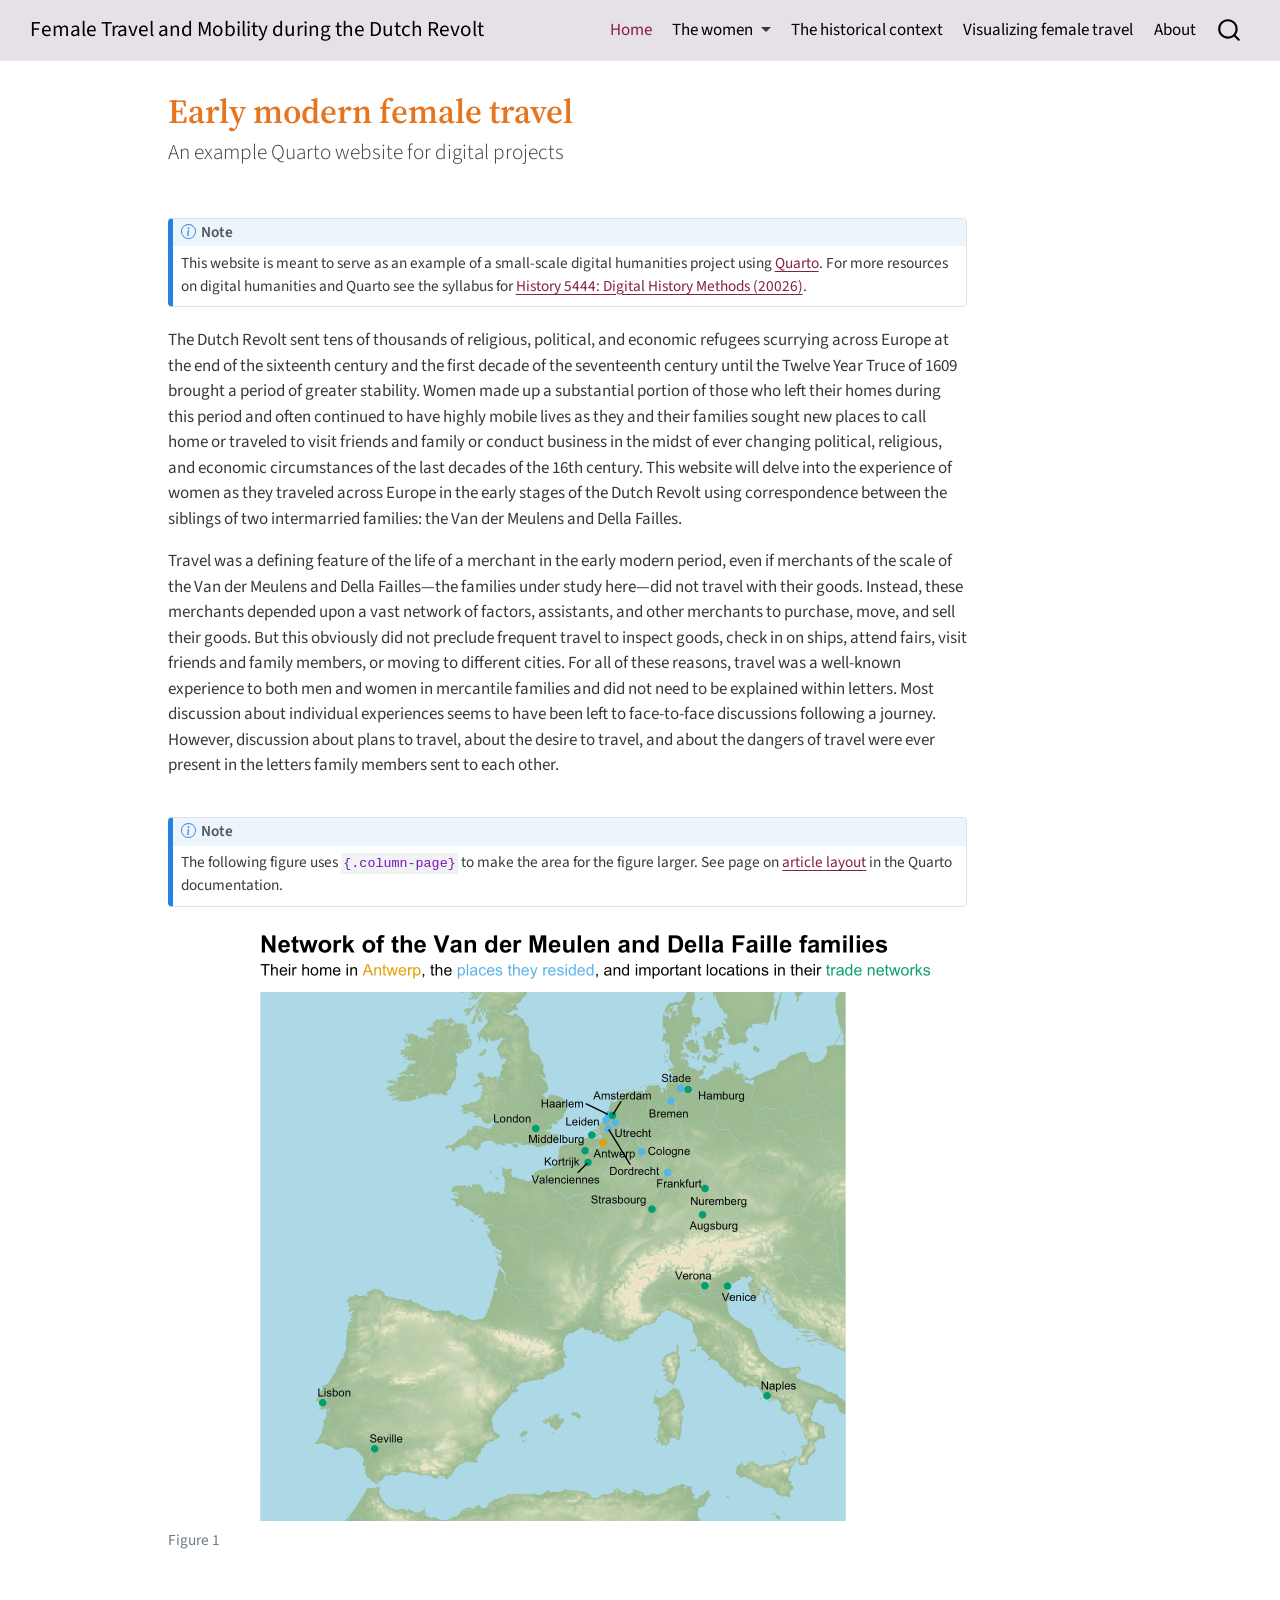
==== index.html @ 66f6cace "Built site for gh-pages" ====
<!DOCTYPE html>
<html xmlns="http://www.w3.org/1999/xhtml" lang="en" xml:lang="en"><head>

<meta charset="utf-8">
<meta name="generator" content="quarto-1.9.36">

<meta name="viewport" content="width=device-width, initial-scale=1.0, user-scalable=yes">


<title>Early modern female travel – Female Travel and Mobility during the Dutch Revolt</title>
<style>
/* Default styles provided by pandoc.
** See https://pandoc.org/MANUAL.html#variables-for-html for config info.
*/
code{white-space: pre-wrap;}
span.smallcaps{font-variant: small-caps;}
div.columns{display: flex; gap: min(4vw, 1.5em);}
div.column{flex: auto; overflow-x: auto;}
div.hanging-indent{margin-left: 1.5em; text-indent: -1.5em;}
ul.task-list{list-style: none;}
ul.task-list li input[type="checkbox"] {
  width: 0.8em;
  margin: 0 0.8em 0.2em -1em; /* quarto-specific, see https://github.com/quarto-dev/quarto-cli/issues/4556 */ 
  vertical-align: middle;
}
</style>


<script src="site_libs/quarto-nav/quarto-nav.js"></script>
<script src="site_libs/quarto-nav/headroom.min.js"></script>
<script src="site_libs/clipboard/clipboard.min.js"></script>
<script src="site_libs/quarto-search/autocomplete.umd.js"></script>
<script src="site_libs/quarto-search/fuse.min.js"></script>
<script src="site_libs/quarto-search/quarto-search.js"></script>
<meta name="quarto:offset" content="./">
<script src="site_libs/quarto-html/quarto.js" type="module"></script>
<script src="site_libs/quarto-html/tabsets/tabsets.js" type="module"></script>
<script src="site_libs/quarto-html/popper.min.js"></script>
<script src="site_libs/quarto-html/tippy.umd.min.js"></script>
<script src="site_libs/quarto-html/anchor.min.js"></script>
<link href="site_libs/quarto-html/tippy.css" rel="stylesheet">
<link href="site_libs/quarto-html/quarto-syntax-highlighting-845c23b38eaddc0f92fda52bfe77a8c8.css" rel="stylesheet" id="quarto-text-highlighting-styles">
<script src="site_libs/bootstrap/bootstrap.min.js"></script>
<link href="site_libs/bootstrap/bootstrap-icons.css" rel="stylesheet">
<link href="site_libs/bootstrap/bootstrap-c034fb0089f5bb32b31e6c32194fbc84.min.css" rel="stylesheet" append-hash="true" id="quarto-bootstrap" data-mode="light">
<script id="quarto-search-options" type="application/json">{
  "location": "navbar",
  "copy-button": false,
  "collapse-after": 3,
  "panel-placement": "end",
  "type": "overlay",
  "limit": 50,
  "keyboard-shortcut": [
    "f",
    "/",
    "s"
  ],
  "show-item-context": false,
  "language": {
    "search-no-results-text": "No results",
    "search-matching-documents-text": "matching documents",
    "search-copy-link-title": "Copy link to search",
    "search-hide-matches-text": "Hide additional matches",
    "search-more-match-text": "more match in this document",
    "search-more-matches-text": "more matches in this document",
    "search-clear-button-title": "Clear",
    "search-text-placeholder": "",
    "search-detached-cancel-button-title": "Cancel",
    "search-submit-button-title": "Submit",
    "search-label": "Search"
  }
}</script>


</head>

<body class="nav-fixed quarto-light">

<div id="quarto-search-results"></div>
  <header id="quarto-header" class="headroom fixed-top">
    <nav class="navbar navbar-expand-lg " data-bs-theme="dark">
      <div class="navbar-container container-fluid">
      <div class="navbar-brand-container mx-auto">
    <a class="navbar-brand" href="./index.html">
    <span class="navbar-title">Female Travel and Mobility during the Dutch Revolt</span>
    </a>
  </div>
            <div id="quarto-search" class="" title="Search"></div>
          <button class="navbar-toggler" type="button" data-bs-toggle="collapse" data-bs-target="#navbarCollapse" aria-controls="navbarCollapse" role="menu" aria-expanded="false" aria-label="Toggle navigation" onclick="if (window.quartoToggleHeadroom) { window.quartoToggleHeadroom(); }">
  <span class="navbar-toggler-icon"></span>
</button>
          <div class="collapse navbar-collapse" id="navbarCollapse">
            <ul class="navbar-nav navbar-nav-scroll ms-auto">
  <li class="nav-item">
    <a class="nav-link active" href="./index.html" aria-current="page"> 
<span class="menu-text">Home</span></a>
  </li>  
  <li class="nav-item dropdown ">
    <a class="nav-link dropdown-toggle" href="#" id="nav-menu-the-women" role="link" data-bs-toggle="dropdown" aria-expanded="false">
 <span class="menu-text">The women</span>
    </a>
    <ul class="dropdown-menu dropdown-menu-end" aria-labelledby="nav-menu-the-women">    
        <li>
    <a class="dropdown-item" href="./anna-df.html">
 <span class="dropdown-text">Anna della Faille</span></a>
  </li>  
        <li>
    <a class="dropdown-item" href="./hester-df.html">
 <span class="dropdown-text">Hester della Faille</span></a>
  </li>  
        <li>
    <a class="dropdown-item" href="./zeghers.html">
 <span class="dropdown-text">Elizabeth Zeghers</span></a>
  </li>  
        <li>
    <a class="dropdown-item" href="./anna-vdm.html">
 <span class="dropdown-text">Anna van der Meulen</span></a>
  </li>  
        <li>
    <a class="dropdown-item" href="./sarah-vdm.html">
 <span class="dropdown-text">Sarah van der Meulen</span></a>
  </li>  
    </ul>
  </li>
  <li class="nav-item">
    <a class="nav-link" href="./context.html"> 
<span class="menu-text">The historical context</span></a>
  </li>  
  <li class="nav-item">
    <a class="nav-link" href="./movements.html"> 
<span class="menu-text">Visualizing female travel</span></a>
  </li>  
  <li class="nav-item">
    <a class="nav-link" href="./about.html"> 
<span class="menu-text">About</span></a>
  </li>  
</ul>
          </div> <!-- /navcollapse -->
            <div class="quarto-navbar-tools">
</div>
      </div> <!-- /container-fluid -->
    </nav>
</header>
<!-- content -->
<div id="quarto-content" class="quarto-container page-columns page-rows-contents page-layout-article page-navbar">
<!-- sidebar -->
<!-- margin-sidebar -->
    <div id="quarto-margin-sidebar" class="sidebar margin-sidebar zindex-bottom">
        
    </div>
<!-- main -->
<main class="content page-columns page-full" id="quarto-document-content">

<header id="title-block-header" class="quarto-title-block default">
<div class="quarto-title">
<h1 class="title">Early modern female travel</h1>
<p class="subtitle lead">An example Quarto website for digital projects</p>
</div>



<div class="quarto-title-meta">

    
  
    
  </div>
  


</header>


<div class="callout callout-style-default callout-note callout-titled">
<div class="callout-header d-flex align-content-center">
<div class="callout-icon-container">
<i class="callout-icon"></i>
</div>
<div class="callout-title-container flex-fill">
Note
</div>
</div>
<div class="callout-body-container callout-body">
<p>This website is meant to serve as an example of a small-scale digital humanities project using <a href="https://quarto.org/">Quarto</a>. For more resources on digital humanities and Quarto see the syllabus for <a href="https://jessesadler.github.io/vt5444s26/">History 5444: Digital History Methods (20026)</a>.</p>
</div>
</div>
<p>The Dutch Revolt sent tens of thousands of religious, political, and economic refugees scurrying across Europe at the end of the sixteenth century and the first decade of the seventeenth century until the Twelve Year Truce of 1609 brought a period of greater stability. Women made up a substantial portion of those who left their homes during this period and often continued to have highly mobile lives as they and their families sought new places to call home or traveled to visit friends and family or conduct business in the midst of ever changing political, religious, and economic circumstances of the last decades of the 16th century. This website will delve into the experience of women as they traveled across Europe in the early stages of the Dutch Revolt using correspondence between the siblings of two intermarried families: the Van der Meulens and Della Failles.</p>
<p>Travel was a defining feature of the life of a merchant in the early modern period, even if merchants of the scale of the Van der Meulens and Della Failles—the families under study here—did not travel with their goods. Instead, these merchants depended upon a vast network of factors, assistants, and other merchants to purchase, move, and sell their goods. But this obviously did not preclude frequent travel to inspect goods, check in on ships, attend fairs, visit friends and family members, or moving to different cities. For all of these reasons, travel was a well-known experience to both men and women in mercantile families and did not need to be explained within letters. Most discussion about individual experiences seems to have been left to face-to-face discussions following a journey. However, discussion about plans to travel, about the desire to travel, and about the dangers of travel were ever present in the letters family members sent to each other.</p>
<div class="callout callout-style-default callout-note callout-titled">
<div class="callout-header d-flex align-content-center">
<div class="callout-icon-container">
<i class="callout-icon"></i>
</div>
<div class="callout-title-container flex-fill">
Note
</div>
</div>
<div class="callout-body-container callout-body">
<p>The following figure uses <code>{.column-page}</code> to make the area for the figure larger. See page on <a href="https://quarto.org/docs/authoring/article-layout.html">article layout</a> in the Quarto documentation.</p>
</div>
</div>
<div class="page-columns page-full">
<div class="cell page-columns page-full">
<div class="cell-output-display page-columns page-full">
<div id="fig-trade-network" class="quarto-float quarto-figure quarto-figure-center anchored page-columns page-full" width="960" alt="A map of western Europe with points representing the two families' home in Antwerp; their residences in Bremen, Cologne, Frankfurt, Stade, Utrecht, Leiden, Dordrecht, and Haarlem; and their main places of trade in London, Venice, Verona, Naples, Amsterdam, Middelburg, Hamburg, Strasbourg, Augsburg, Nuremberg, Seville, Lisbon, Kortrijk, and Valenciennes.">
<figure class="quarto-float quarto-float-fig figure page-columns page-full">
<div aria-describedby="fig-trade-network-caption-0ceaefa1-69ba-4598-a22c-09a6ac19f8ca" class="page-columns page-full">
<img src="index_files/figure-html/fig-trade-network-1.png" id="fig-trade-network" class="img-fluid figure-img column-page" alt="A map of western Europe with points representing the two families' home in Antwerp; their residences in Bremen, Cologne, Frankfurt, Stade, Utrecht, Leiden, Dordrecht, and Haarlem; and their main places of trade in London, Venice, Verona, Naples, Amsterdam, Middelburg, Hamburg, Strasbourg, Augsburg, Nuremberg, Seville, Lisbon, Kortrijk, and Valenciennes." width="960">
</div>
<figcaption class="quarto-float-caption-bottom quarto-float-caption quarto-float-fig quarto-uncaptioned" id="fig-trade-network-caption-0ceaefa1-69ba-4598-a22c-09a6ac19f8ca">
Figure&nbsp;1
</figcaption>
</figure>
</div>
</div>
</div>
</div>



</main> <!-- /main -->
<script id="quarto-html-after-body" type="application/javascript">
  window.document.addEventListener("DOMContentLoaded", function (event) {
    const icon = "";
    const anchorJS = new window.AnchorJS();
    anchorJS.options = {
      placement: 'right',
      icon: icon
    };
    anchorJS.add('.anchored');
    const isCodeAnnotation = (el) => {
      for (const clz of el.classList) {
        if (clz.startsWith('code-annotation-')) {                     
          return true;
        }
      }
      return false;
    }
    const onCopySuccess = function(e) {
      // button target
      const button = e.trigger;
      // don't keep focus
      button.blur();
      // flash "checked"
      button.classList.add('code-copy-button-checked');
      var currentTitle = button.getAttribute("title");
      button.setAttribute("title", "Copied!");
      let tooltip;
      if (window.bootstrap) {
        button.setAttribute("data-bs-toggle", "tooltip");
        button.setAttribute("data-bs-placement", "left");
        button.setAttribute("data-bs-title", "Copied!");
        tooltip = new bootstrap.Tooltip(button, 
          { trigger: "manual", 
            customClass: "code-copy-button-tooltip",
            offset: [0, -8]});
        tooltip.show();    
      }
      setTimeout(function() {
        if (tooltip) {
          tooltip.hide();
          button.removeAttribute("data-bs-title");
          button.removeAttribute("data-bs-toggle");
          button.removeAttribute("data-bs-placement");
        }
        button.setAttribute("title", currentTitle);
        button.classList.remove('code-copy-button-checked');
      }, 1000);
      // clear code selection
      e.clearSelection();
    }
    const getTextToCopy = function(trigger) {
      const outerScaffold = trigger.parentElement.cloneNode(true);
      const codeEl = outerScaffold.querySelector('code');
      for (const childEl of codeEl.children) {
        if (isCodeAnnotation(childEl)) {
          childEl.remove();
        }
      }
      return codeEl.innerText;
    }
    const clipboard = new window.ClipboardJS('.code-copy-button:not([data-in-quarto-modal])', {
      text: getTextToCopy
    });
    clipboard.on('success', onCopySuccess);
    if (window.document.getElementById('quarto-embedded-source-code-modal')) {
      const clipboardModal = new window.ClipboardJS('.code-copy-button[data-in-quarto-modal]', {
        text: getTextToCopy,
        container: window.document.getElementById('quarto-embedded-source-code-modal')
      });
      clipboardModal.on('success', onCopySuccess);
    }
      var localhostRegex = new RegExp(/^(?:http|https):\/\/localhost\:?[0-9]*\//);
      var mailtoRegex = new RegExp(/^mailto:/);
        var filterRegex = new RegExp("https:\/\/jessesadler\.github\.io\/quarto-web-example\/");
      var isInternal = (href) => {
          return filterRegex.test(href) || localhostRegex.test(href) || mailtoRegex.test(href);
      }
      // Inspect non-navigation links and adorn them if external
     var links = window.document.querySelectorAll('a[href]:not(.nav-link):not(.navbar-brand):not(.toc-action):not(.sidebar-link):not(.sidebar-item-toggle):not(.pagination-link):not(.no-external):not([aria-hidden]):not(.dropdown-item):not(.quarto-navigation-tool):not(.about-link)');
      for (var i=0; i<links.length; i++) {
        const link = links[i];
        if (!isInternal(link.href)) {
          // undo the damage that might have been done by quarto-nav.js in the case of
          // links that we want to consider external
          if (link.dataset.originalHref !== undefined) {
            link.href = link.dataset.originalHref;
          }
        }
      }
    function tippyHover(el, contentFn, onTriggerFn, onUntriggerFn) {
      const config = {
        allowHTML: true,
        maxWidth: 500,
        delay: 100,
        arrow: false,
        appendTo: function(el) {
            return el.parentElement;
        },
        interactive: true,
        interactiveBorder: 10,
        theme: 'quarto',
        placement: 'bottom-start',
      };
      if (contentFn) {
        config.content = contentFn;
      }
      if (onTriggerFn) {
        config.onTrigger = onTriggerFn;
      }
      if (onUntriggerFn) {
        config.onUntrigger = onUntriggerFn;
      }
      window.tippy(el, config); 
    }
    const noterefs = window.document.querySelectorAll('a[role="doc-noteref"]');
    for (var i=0; i<noterefs.length; i++) {
      const ref = noterefs[i];
      tippyHover(ref, function() {
        // use id or data attribute instead here
        let href = ref.getAttribute('data-footnote-href') || ref.getAttribute('href');
        try { href = new URL(href).hash; } catch {}
        const id = href.replace(/^#\/?/, "");
        const note = window.document.getElementById(id);
        if (note) {
          return note.innerHTML;
        } else {
          return "";
        }
      });
    }
    const xrefs = window.document.querySelectorAll('a.quarto-xref');
    const processXRef = (id, note) => {
      // Strip column container classes
      const stripColumnClz = (el) => {
        el.classList.remove("page-full", "page-columns");
        if (el.children) {
          for (const child of el.children) {
            stripColumnClz(child);
          }
        }
      }
      stripColumnClz(note)
      if (id === null || id.startsWith('sec-')) {
        // Special case sections, only their first couple elements
        const container = document.createElement("div");
        if (note.children && note.children.length > 2) {
          container.appendChild(note.children[0].cloneNode(true));
          for (let i = 1; i < note.children.length; i++) {
            const child = note.children[i];
            if (child.tagName === "P" && child.innerText === "") {
              continue;
            } else {
              container.appendChild(child.cloneNode(true));
              break;
            }
          }
          if (window.Quarto?.typesetMath) {
            window.Quarto.typesetMath(container);
          }
          return container.innerHTML
        } else {
          if (window.Quarto?.typesetMath) {
            window.Quarto.typesetMath(note);
          }
          return note.innerHTML;
        }
      } else {
        // Remove any anchor links if they are present
        const anchorLink = note.querySelector('a.anchorjs-link');
        if (anchorLink) {
          anchorLink.remove();
        }
        if (window.Quarto?.typesetMath) {
          window.Quarto.typesetMath(note);
        }
        if (note.classList.contains("callout")) {
          return note.outerHTML;
        } else {
          return note.innerHTML;
        }
      }
    }
    for (var i=0; i<xrefs.length; i++) {
      const xref = xrefs[i];
      tippyHover(xref, undefined, function(instance) {
        instance.disable();
        let url = xref.getAttribute('href');
        let hash = undefined; 
        if (url.startsWith('#')) {
          hash = url;
        } else {
          try { hash = new URL(url).hash; } catch {}
        }
        if (hash) {
          const id = hash.replace(/^#\/?/, "");
          const note = window.document.getElementById(id);
          if (note !== null) {
            try {
              const html = processXRef(id, note.cloneNode(true));
              instance.setContent(html);
            } finally {
              instance.enable();
              instance.show();
            }
          } else {
            // See if we can fetch this
            fetch(url.split('#')[0])
            .then(res => res.text())
            .then(html => {
              const parser = new DOMParser();
              const htmlDoc = parser.parseFromString(html, "text/html");
              const note = htmlDoc.getElementById(id);
              if (note !== null) {
                const html = processXRef(id, note);
                instance.setContent(html);
              } 
            }).finally(() => {
              instance.enable();
              instance.show();
            });
          }
        } else {
          // See if we can fetch a full url (with no hash to target)
          // This is a special case and we should probably do some content thinning / targeting
          fetch(url)
          .then(res => res.text())
          .then(html => {
            const parser = new DOMParser();
            const htmlDoc = parser.parseFromString(html, "text/html");
            const note = htmlDoc.querySelector('main.content');
            if (note !== null) {
              // This should only happen for chapter cross references
              // (since there is no id in the URL)
              // remove the first header
              if (note.children.length > 0 && note.children[0].tagName === "HEADER") {
                note.children[0].remove();
              }
              const html = processXRef(null, note);
              instance.setContent(html);
            } 
          }).finally(() => {
            instance.enable();
            instance.show();
          });
        }
      }, function(instance) {
      });
    }
        let selectedAnnoteEl;
        const selectorForAnnotation = ( cell, annotation) => {
          let cellAttr = 'data-code-cell="' + cell + '"';
          let lineAttr = 'data-code-annotation="' +  annotation + '"';
          const selector = 'span[' + cellAttr + '][' + lineAttr + ']';
          return selector;
        }
        const selectCodeLines = (annoteEl) => {
          const doc = window.document;
          const targetCell = annoteEl.getAttribute("data-target-cell");
          const targetAnnotation = annoteEl.getAttribute("data-target-annotation");
          const annoteSpan = window.document.querySelector(selectorForAnnotation(targetCell, targetAnnotation));
          const lines = annoteSpan.getAttribute("data-code-lines").split(",");
          const lineIds = lines.map((line) => {
            return targetCell + "-" + line;
          })
          let top = null;
          let height = null;
          let parent = null;
          if (lineIds.length > 0) {
              //compute the position of the single el (top and bottom and make a div)
              const el = window.document.getElementById(lineIds[0]);
              top = el.offsetTop;
              height = el.offsetHeight;
              parent = el.parentElement.parentElement;
            if (lineIds.length > 1) {
              const lastEl = window.document.getElementById(lineIds[lineIds.length - 1]);
              const bottom = lastEl.offsetTop + lastEl.offsetHeight;
              height = bottom - top;
            }
            if (top !== null && height !== null && parent !== null) {
              // cook up a div (if necessary) and position it 
              let div = window.document.getElementById("code-annotation-line-highlight");
              if (div === null) {
                div = window.document.createElement("div");
                div.setAttribute("id", "code-annotation-line-highlight");
                div.style.position = 'absolute';
                parent.appendChild(div);
              }
              div.style.top = top - 2 + "px";
              div.style.height = height + 4 + "px";
              div.style.left = 0;
              let gutterDiv = window.document.getElementById("code-annotation-line-highlight-gutter");
              if (gutterDiv === null) {
                gutterDiv = window.document.createElement("div");
                gutterDiv.setAttribute("id", "code-annotation-line-highlight-gutter");
                gutterDiv.style.position = 'absolute';
                const codeCell = window.document.getElementById(targetCell);
                const gutter = codeCell.querySelector('.code-annotation-gutter');
                gutter.appendChild(gutterDiv);
              }
              gutterDiv.style.top = top - 2 + "px";
              gutterDiv.style.height = height + 4 + "px";
            }
            selectedAnnoteEl = annoteEl;
          }
        };
        const unselectCodeLines = () => {
          const elementsIds = ["code-annotation-line-highlight", "code-annotation-line-highlight-gutter"];
          elementsIds.forEach((elId) => {
            const div = window.document.getElementById(elId);
            if (div) {
              div.remove();
            }
          });
          selectedAnnoteEl = undefined;
        };
          // Handle positioning of the toggle
      window.addEventListener(
        "resize",
        throttle(() => {
          elRect = undefined;
          if (selectedAnnoteEl) {
            selectCodeLines(selectedAnnoteEl);
          }
        }, 10)
      );
      function throttle(fn, ms) {
      let throttle = false;
      let timer;
        return (...args) => {
          if(!throttle) { // first call gets through
              fn.apply(this, args);
              throttle = true;
          } else { // all the others get throttled
              if(timer) clearTimeout(timer); // cancel #2
              timer = setTimeout(() => {
                fn.apply(this, args);
                timer = throttle = false;
              }, ms);
          }
        };
      }
        // Attach click handler to the DT
        const annoteDls = window.document.querySelectorAll('dt[data-target-cell]');
        for (const annoteDlNode of annoteDls) {
          annoteDlNode.addEventListener('click', (event) => {
            const clickedEl = event.target;
            if (clickedEl !== selectedAnnoteEl) {
              unselectCodeLines();
              const activeEl = window.document.querySelector('dt[data-target-cell].code-annotation-active');
              if (activeEl) {
                activeEl.classList.remove('code-annotation-active');
              }
              selectCodeLines(clickedEl);
              clickedEl.classList.add('code-annotation-active');
            } else {
              // Unselect the line
              unselectCodeLines();
              clickedEl.classList.remove('code-annotation-active');
            }
          });
        }
    const findCites = (el) => {
      const parentEl = el.parentElement;
      if (parentEl) {
        const cites = parentEl.dataset.cites;
        if (cites) {
          return {
            el,
            cites: cites.split(' ')
          };
        } else {
          return findCites(el.parentElement)
        }
      } else {
        return undefined;
      }
    };
    var bibliorefs = window.document.querySelectorAll('a[role="doc-biblioref"]');
    for (var i=0; i<bibliorefs.length; i++) {
      const ref = bibliorefs[i];
      const citeInfo = findCites(ref);
      if (citeInfo) {
        tippyHover(citeInfo.el, function() {
          var popup = window.document.createElement('div');
          citeInfo.cites.forEach(function(cite) {
            var citeDiv = window.document.createElement('div');
            citeDiv.classList.add('hanging-indent');
            citeDiv.classList.add('csl-entry');
            var biblioDiv = window.document.getElementById('ref-' + cite);
            if (biblioDiv) {
              citeDiv.innerHTML = biblioDiv.innerHTML;
            }
            popup.appendChild(citeDiv);
          });
          return popup.innerHTML;
        });
      }
    }
  });
  </script>
</div> <!-- /content -->




</body></html>
---- site_libs/quarto-html/tippy.css ----
.tippy-box[data-animation=fade][data-state=hidden]{opacity:0}[data-tippy-root]{max-width:calc(100vw - 10px)}.tippy-box{position:relative;background-color:#333;color:#fff;border-radius:4px;font-size:14px;line-height:1.4;white-space:normal;outline:0;transition-property:transform,visibility,opacity}.tippy-box[data-placement^=top]>.tippy-arrow{bottom:0}.tippy-box[data-placement^=top]>.tippy-arrow:before{bottom:-7px;left:0;border-width:8px 8px 0;border-top-color:initial;transform-origin:center top}.tippy-box[data-placement^=bottom]>.tippy-arrow{top:0}.tippy-box[data-placement^=bottom]>.tippy-arrow:before{top:-7px;left:0;border-width:0 8px 8px;border-bottom-color:initial;transform-origin:center bottom}.tippy-box[data-placement^=left]>.tippy-arrow{right:0}.tippy-box[data-placement^=left]>.tippy-arrow:before{border-width:8px 0 8px 8px;border-left-color:initial;right:-7px;transform-origin:center left}.tippy-box[data-placement^=right]>.tippy-arrow{left:0}.tippy-box[data-placement^=right]>.tippy-arrow:before{left:-7px;border-width:8px 8px 8px 0;border-right-color:initial;transform-origin:center right}.tippy-box[data-inertia][data-state=visible]{transition-timing-function:cubic-bezier(.54,1.5,.38,1.11)}.tippy-arrow{width:16px;height:16px;color:#333}.tippy-arrow:before{content:"";position:absolute;border-color:transparent;border-style:solid}.tippy-content{position:relative;padding:5px 9px;z-index:1}
---- site_libs/quarto-html/quarto-syntax-highlighting-845c23b38eaddc0f92fda52bfe77a8c8.css ----
/* quarto syntax highlight colors */
:root {
  --quarto-hl-ot-color: #003B4F;
  --quarto-hl-at-color: #657422;
  --quarto-hl-ss-color: #20794D;
  --quarto-hl-an-color: #5E5E5E;
  --quarto-hl-fu-color: #4758AB;
  --quarto-hl-st-color: #20794D;
  --quarto-hl-cf-color: #003B4F;
  --quarto-hl-op-color: #5E5E5E;
  --quarto-hl-er-color: #AD0000;
  --quarto-hl-bn-color: #AD0000;
  --quarto-hl-al-color: #AD0000;
  --quarto-hl-va-color: #111111;
  --quarto-hl-bu-color: inherit;
  --quarto-hl-ex-color: inherit;
  --quarto-hl-pp-color: #AD0000;
  --quarto-hl-in-color: #5E5E5E;
  --quarto-hl-vs-color: #20794D;
  --quarto-hl-wa-color: #5E5E5E;
  --quarto-hl-do-color: #5E5E5E;
  --quarto-hl-im-color: #00769E;
  --quarto-hl-ch-color: #20794D;
  --quarto-hl-dt-color: #AD0000;
  --quarto-hl-fl-color: #AD0000;
  --quarto-hl-co-color: #5E5E5E;
  --quarto-hl-cv-color: #5E5E5E;
  --quarto-hl-cn-color: #8f5902;
  --quarto-hl-sc-color: #5E5E5E;
  --quarto-hl-dv-color: #AD0000;
  --quarto-hl-kw-color: #003B4F;
}

/* other quarto variables */
:root {
  --quarto-font-monospace: SFMono-Regular, Menlo, Monaco, Consolas, "Liberation Mono", "Courier New", monospace;
}

/* syntax highlight based on Pandoc's rules */
pre > code.sourceCode > span {
  color: #003B4F;
}

code.sourceCode > span {
  color: #003B4F;
}

div.sourceCode,
div.sourceCode pre.sourceCode {
  color: #003B4F;
}

/* Normal */
code span {
  color: #003B4F;
}

/* Alert */
code span.al {
  color: #AD0000;
  font-style: inherit;
}

/* Annotation */
code span.an {
  color: #5E5E5E;
  font-style: inherit;
}

/* Attribute */
code span.at {
  color: #657422;
  font-style: inherit;
}

/* BaseN */
code span.bn {
  color: #AD0000;
  font-style: inherit;
}

/* BuiltIn */
code span.bu {
  font-style: inherit;
}

/* ControlFlow */
code span.cf {
  color: #003B4F;
  font-weight: bold;
  font-style: inherit;
}

/* Char */
code span.ch {
  color: #20794D;
  font-style: inherit;
}

/* Constant */
code span.cn {
  color: #8f5902;
  font-style: inherit;
}

/* Comment */
code span.co {
  color: #5E5E5E;
  font-style: inherit;
}

/* CommentVar */
code span.cv {
  color: #5E5E5E;
  font-style: italic;
}

/* Documentation */
code span.do {
  color: #5E5E5E;
  font-style: italic;
}

/* DataType */
code span.dt {
  color: #AD0000;
  font-style: inherit;
}

/* DecVal */
code span.dv {
  color: #AD0000;
  font-style: inherit;
}

/* Error */
code span.er {
  color: #AD0000;
  font-style: inherit;
}

/* Extension */
code span.ex {
  font-style: inherit;
}

/* Float */
code span.fl {
  color: #AD0000;
  font-style: inherit;
}

/* Function */
code span.fu {
  color: #4758AB;
  font-style: inherit;
}

/* Import */
code span.im {
  color: #00769E;
  font-style: inherit;
}

/* Information */
code span.in {
  color: #5E5E5E;
  font-style: inherit;
}

/* Keyword */
code span.kw {
  color: #003B4F;
  font-weight: bold;
  font-style: inherit;
}

/* Operator */
code span.op {
  color: #5E5E5E;
  font-style: inherit;
}

/* Other */
code span.ot {
  color: #003B4F;
  font-style: inherit;
}

/* Preprocessor */
code span.pp {
  color: #AD0000;
  font-style: inherit;
}

/* SpecialChar */
code span.sc {
  color: #5E5E5E;
  font-style: inherit;
}

/* SpecialString */
code span.ss {
  color: #20794D;
  font-style: inherit;
}

/* String */
code span.st {
  color: #20794D;
  font-style: inherit;
}

/* Variable */
code span.va {
  color: #111111;
  font-style: inherit;
}

/* VerbatimString */
code span.vs {
  color: #20794D;
  font-style: inherit;
}

/* Warning */
code span.wa {
  color: #5E5E5E;
  font-style: italic;
}

.prevent-inlining {
  content: "</";
}

/*# sourceMappingURL=ac89f0bb514bba72461919f78549e31c.css.map */
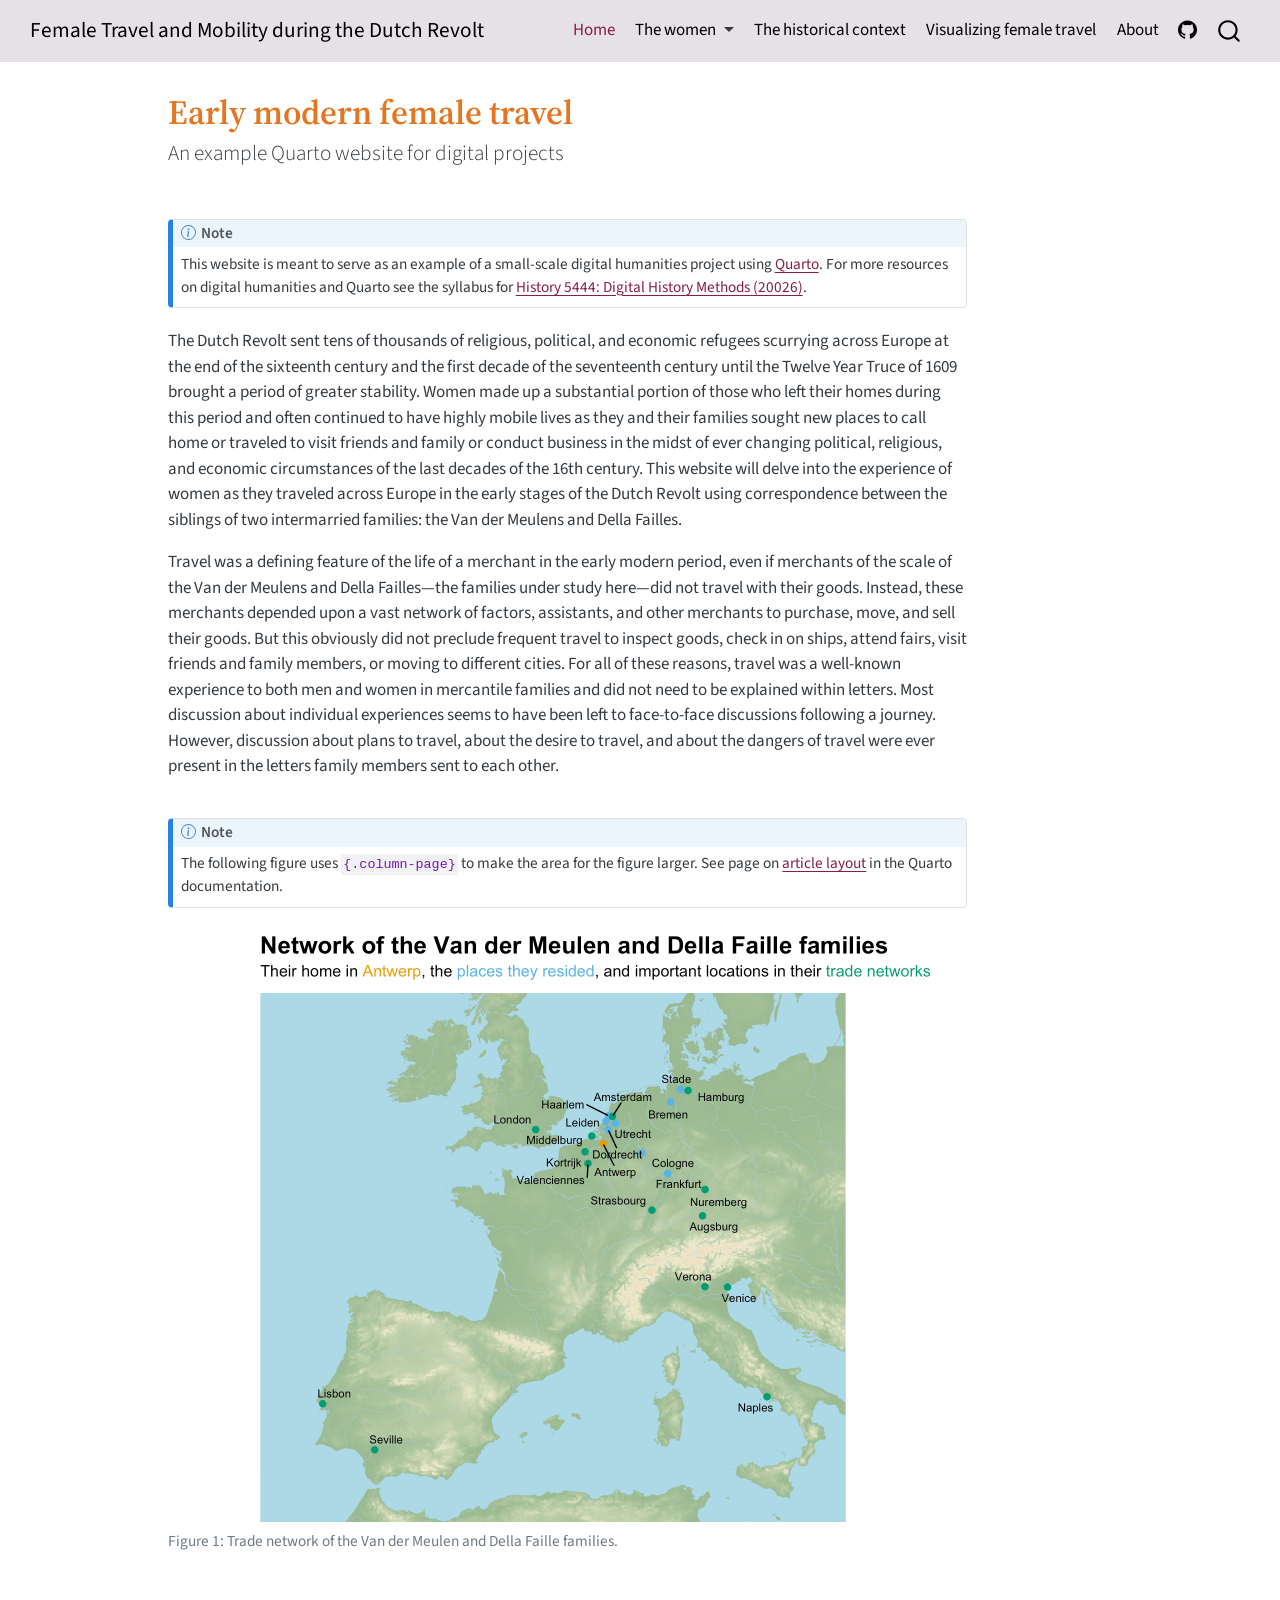
==== commit 07e7db21: "Built site for gh-pages" ====
--- a/index.html
+++ b/index.html
@@ -2,7 +2,7 @@
 <html xmlns="http://www.w3.org/1999/xhtml" lang="en" xml:lang="en"><head>
 
 <meta charset="utf-8">
-<meta name="generator" content="quarto-1.9.36">
+<meta name="generator" content="quarto-1.9.37">
 
 <meta name="viewport" content="width=device-width, initial-scale=1.0, user-scalable=yes">
 
@@ -39,10 +39,10 @@
 <script src="site_libs/quarto-html/tippy.umd.min.js"></script>
 <script src="site_libs/quarto-html/anchor.min.js"></script>
 <link href="site_libs/quarto-html/tippy.css" rel="stylesheet">
-<link href="site_libs/quarto-html/quarto-syntax-highlighting-845c23b38eaddc0f92fda52bfe77a8c8.css" rel="stylesheet" id="quarto-text-highlighting-styles">
+<link href="site_libs/quarto-html/quarto-syntax-highlighting-7f8f88aac4f3542376d5c11b86a4c14d.css" rel="stylesheet" id="quarto-text-highlighting-styles">
 <script src="site_libs/bootstrap/bootstrap.min.js"></script>
 <link href="site_libs/bootstrap/bootstrap-icons.css" rel="stylesheet">
-<link href="site_libs/bootstrap/bootstrap-c034fb0089f5bb32b31e6c32194fbc84.min.css" rel="stylesheet" append-hash="true" id="quarto-bootstrap" data-mode="light">
+<link href="site_libs/bootstrap/bootstrap-481a39b25387326fc2a14700b6f71c9c.min.css" rel="stylesheet" append-hash="true" id="quarto-bootstrap" data-mode="light">
 <script id="quarto-search-options" type="application/json">{
   "location": "navbar",
   "copy-button": false,
@@ -134,6 +134,11 @@
     <a class="nav-link" href="./about.html"> 
 <span class="menu-text">About</span></a>
   </li>  
+  <li class="nav-item compact">
+    <a class="nav-link" href="https://github.com/jessesadler/quarto-web-example"> <i class="bi bi-github" role="img">
+</i> 
+<span class="menu-text"></span></a>
+  </li>  
 </ul>
           </div> <!-- /navcollapse -->
             <div class="quarto-navbar-tools">
@@ -202,13 +207,13 @@
 <div class="page-columns page-full">
 <div class="cell page-columns page-full">
 <div class="cell-output-display page-columns page-full">
-<div id="fig-trade-network" class="quarto-float quarto-figure quarto-figure-center anchored page-columns page-full" width="960" alt="A map of western Europe with points representing the two families' home in Antwerp; their residences in Bremen, Cologne, Frankfurt, Stade, Utrecht, Leiden, Dordrecht, and Haarlem; and their main places of trade in London, Venice, Verona, Naples, Amsterdam, Middelburg, Hamburg, Strasbourg, Augsburg, Nuremberg, Seville, Lisbon, Kortrijk, and Valenciennes.">
+<div id="fig-trade-network" class="quarto-float quarto-figure quarto-figure-center anchored page-columns page-full" alt="A map of western Europe with points representing the two families' home in Antwerp; their residences in Bremen, Cologne, Frankfurt, Stade, Utrecht, Leiden, Dordrecht, and Haarlem; and their main places of trade in London, Venice, Verona, Naples, Amsterdam, Middelburg, Hamburg, Strasbourg, Augsburg, Nuremberg, Seville, Lisbon, Kortrijk, and Valenciennes.">
 <figure class="quarto-float quarto-float-fig figure page-columns page-full">
 <div aria-describedby="fig-trade-network-caption-0ceaefa1-69ba-4598-a22c-09a6ac19f8ca" class="page-columns page-full">
-<img src="index_files/figure-html/fig-trade-network-1.png" id="fig-trade-network" class="img-fluid figure-img column-page" alt="A map of western Europe with points representing the two families' home in Antwerp; their residences in Bremen, Cologne, Frankfurt, Stade, Utrecht, Leiden, Dordrecht, and Haarlem; and their main places of trade in London, Venice, Verona, Naples, Amsterdam, Middelburg, Hamburg, Strasbourg, Augsburg, Nuremberg, Seville, Lisbon, Kortrijk, and Valenciennes." width="960">
-</div>
-<figcaption class="quarto-float-caption-bottom quarto-float-caption quarto-float-fig quarto-uncaptioned" id="fig-trade-network-caption-0ceaefa1-69ba-4598-a22c-09a6ac19f8ca">
-Figure&nbsp;1
+<img src="index_files/figure-html/fig-trade-network-1.png" class="img-fluid figure-img column-page" alt="A map of western Europe with points representing the two families' home in Antwerp; their residences in Bremen, Cologne, Frankfurt, Stade, Utrecht, Leiden, Dordrecht, and Haarlem; and their main places of trade in London, Venice, Verona, Naples, Amsterdam, Middelburg, Hamburg, Strasbourg, Augsburg, Nuremberg, Seville, Lisbon, Kortrijk, and Valenciennes." width="960">
+</div>
+<figcaption class="quarto-float-caption-bottom quarto-float-caption quarto-float-fig" id="fig-trade-network-caption-0ceaefa1-69ba-4598-a22c-09a6ac19f8ca">
+Figure&nbsp;1: Trade network of the Van der Meulen and Della Faille families.
 </figcaption>
 </figure>
 </div>
--- a/site_libs/quarto-html/quarto-syntax-highlighting-7f8f88aac4f3542376d5c11b86a4c14d.css
+++ b/site_libs/quarto-html/quarto-syntax-highlighting-7f8f88aac4f3542376d5c11b86a4c14d.css
@@ -0,0 +1,236 @@
+/* quarto syntax highlight colors */
+:root {
+  --quarto-hl-ot-color: #003B4F;
+  --quarto-hl-at-color: #657422;
+  --quarto-hl-ss-color: #20794D;
+  --quarto-hl-an-color: #5E5E5E;
+  --quarto-hl-fu-color: #4758AB;
+  --quarto-hl-st-color: #20794D;
+  --quarto-hl-cf-color: #003B4F;
+  --quarto-hl-op-color: #5E5E5E;
+  --quarto-hl-er-color: #AD0000;
+  --quarto-hl-bn-color: #AD0000;
+  --quarto-hl-al-color: #AD0000;
+  --quarto-hl-va-color: #111111;
+  --quarto-hl-bu-color: inherit;
+  --quarto-hl-ex-color: inherit;
+  --quarto-hl-pp-color: #AD0000;
+  --quarto-hl-in-color: #5E5E5E;
+  --quarto-hl-vs-color: #20794D;
+  --quarto-hl-wa-color: #5E5E5E;
+  --quarto-hl-do-color: #5E5E5E;
+  --quarto-hl-im-color: #00769E;
+  --quarto-hl-ch-color: #20794D;
+  --quarto-hl-dt-color: #AD0000;
+  --quarto-hl-fl-color: #AD0000;
+  --quarto-hl-co-color: #5E5E5E;
+  --quarto-hl-cv-color: #5E5E5E;
+  --quarto-hl-cn-color: #8f5902;
+  --quarto-hl-sc-color: #5E5E5E;
+  --quarto-hl-dv-color: #AD0000;
+  --quarto-hl-kw-color: #003B4F;
+}
+
+/* other quarto variables */
+:root {
+  --quarto-font-monospace: SFMono-Regular, Menlo, Monaco, Consolas, "Liberation Mono", "Courier New", monospace;
+}
+
+/* syntax highlight based on Pandoc's rules */
+pre > code.sourceCode > span {
+  color: #003B4F;
+}
+
+code.sourceCode > span {
+  color: #003B4F;
+}
+
+div.sourceCode,
+div.sourceCode pre.sourceCode {
+  color: #003B4F;
+}
+
+/* Normal */
+code span {
+  color: #003B4F;
+}
+
+/* Alert */
+code span.al {
+  color: #AD0000;
+  font-style: inherit;
+}
+
+/* Annotation */
+code span.an {
+  color: #5E5E5E;
+  font-style: inherit;
+}
+
+/* Attribute */
+code span.at {
+  color: #657422;
+  font-style: inherit;
+}
+
+/* BaseN */
+code span.bn {
+  color: #AD0000;
+  font-style: inherit;
+}
+
+/* BuiltIn */
+code span.bu {
+  font-style: inherit;
+}
+
+/* ControlFlow */
+code span.cf {
+  color: #003B4F;
+  font-weight: bold;
+  font-style: inherit;
+}
+
+/* Char */
+code span.ch {
+  color: #20794D;
+  font-style: inherit;
+}
+
+/* Constant */
+code span.cn {
+  color: #8f5902;
+  font-style: inherit;
+}
+
+/* Comment */
+code span.co {
+  color: #5E5E5E;
+  font-style: inherit;
+}
+
+/* CommentVar */
+code span.cv {
+  color: #5E5E5E;
+  font-style: italic;
+}
+
+/* Documentation */
+code span.do {
+  color: #5E5E5E;
+  font-style: italic;
+}
+
+/* DataType */
+code span.dt {
+  color: #AD0000;
+  font-style: inherit;
+}
+
+/* DecVal */
+code span.dv {
+  color: #AD0000;
+  font-style: inherit;
+}
+
+/* Error */
+code span.er {
+  color: #AD0000;
+  font-style: inherit;
+}
+
+/* Extension */
+code span.ex {
+  font-style: inherit;
+}
+
+/* Float */
+code span.fl {
+  color: #AD0000;
+  font-style: inherit;
+}
+
+/* Function */
+code span.fu {
+  color: #4758AB;
+  font-style: inherit;
+}
+
+/* Import */
+code span.im {
+  color: #00769E;
+  font-style: inherit;
+}
+
+/* Information */
+code span.in {
+  color: #5E5E5E;
+  font-style: inherit;
+}
+
+/* Keyword */
+code span.kw {
+  color: #003B4F;
+  font-weight: bold;
+  font-style: inherit;
+}
+
+/* Operator */
+code span.op {
+  color: #5E5E5E;
+  font-style: inherit;
+}
+
+/* Other */
+code span.ot {
+  color: #003B4F;
+  font-style: inherit;
+}
+
+/* Preprocessor */
+code span.pp {
+  color: #AD0000;
+  font-style: inherit;
+}
+
+/* SpecialChar */
+code span.sc {
+  color: #5E5E5E;
+  font-style: inherit;
+}
+
+/* SpecialString */
+code span.ss {
+  color: #20794D;
+  font-style: inherit;
+}
+
+/* String */
+code span.st {
+  color: #20794D;
+  font-style: inherit;
+}
+
+/* Variable */
+code span.va {
+  color: #111111;
+  font-style: inherit;
+}
+
+/* VerbatimString */
+code span.vs {
+  color: #20794D;
+  font-style: inherit;
+}
+
+/* Warning */
+code span.wa {
+  color: #5E5E5E;
+  font-style: italic;
+}
+
+.prevent-inlining {
+  content: "</";
+}
+
+/*# sourceMappingURL=789ad8cd35626ba772517505b42a116e.css.map */
